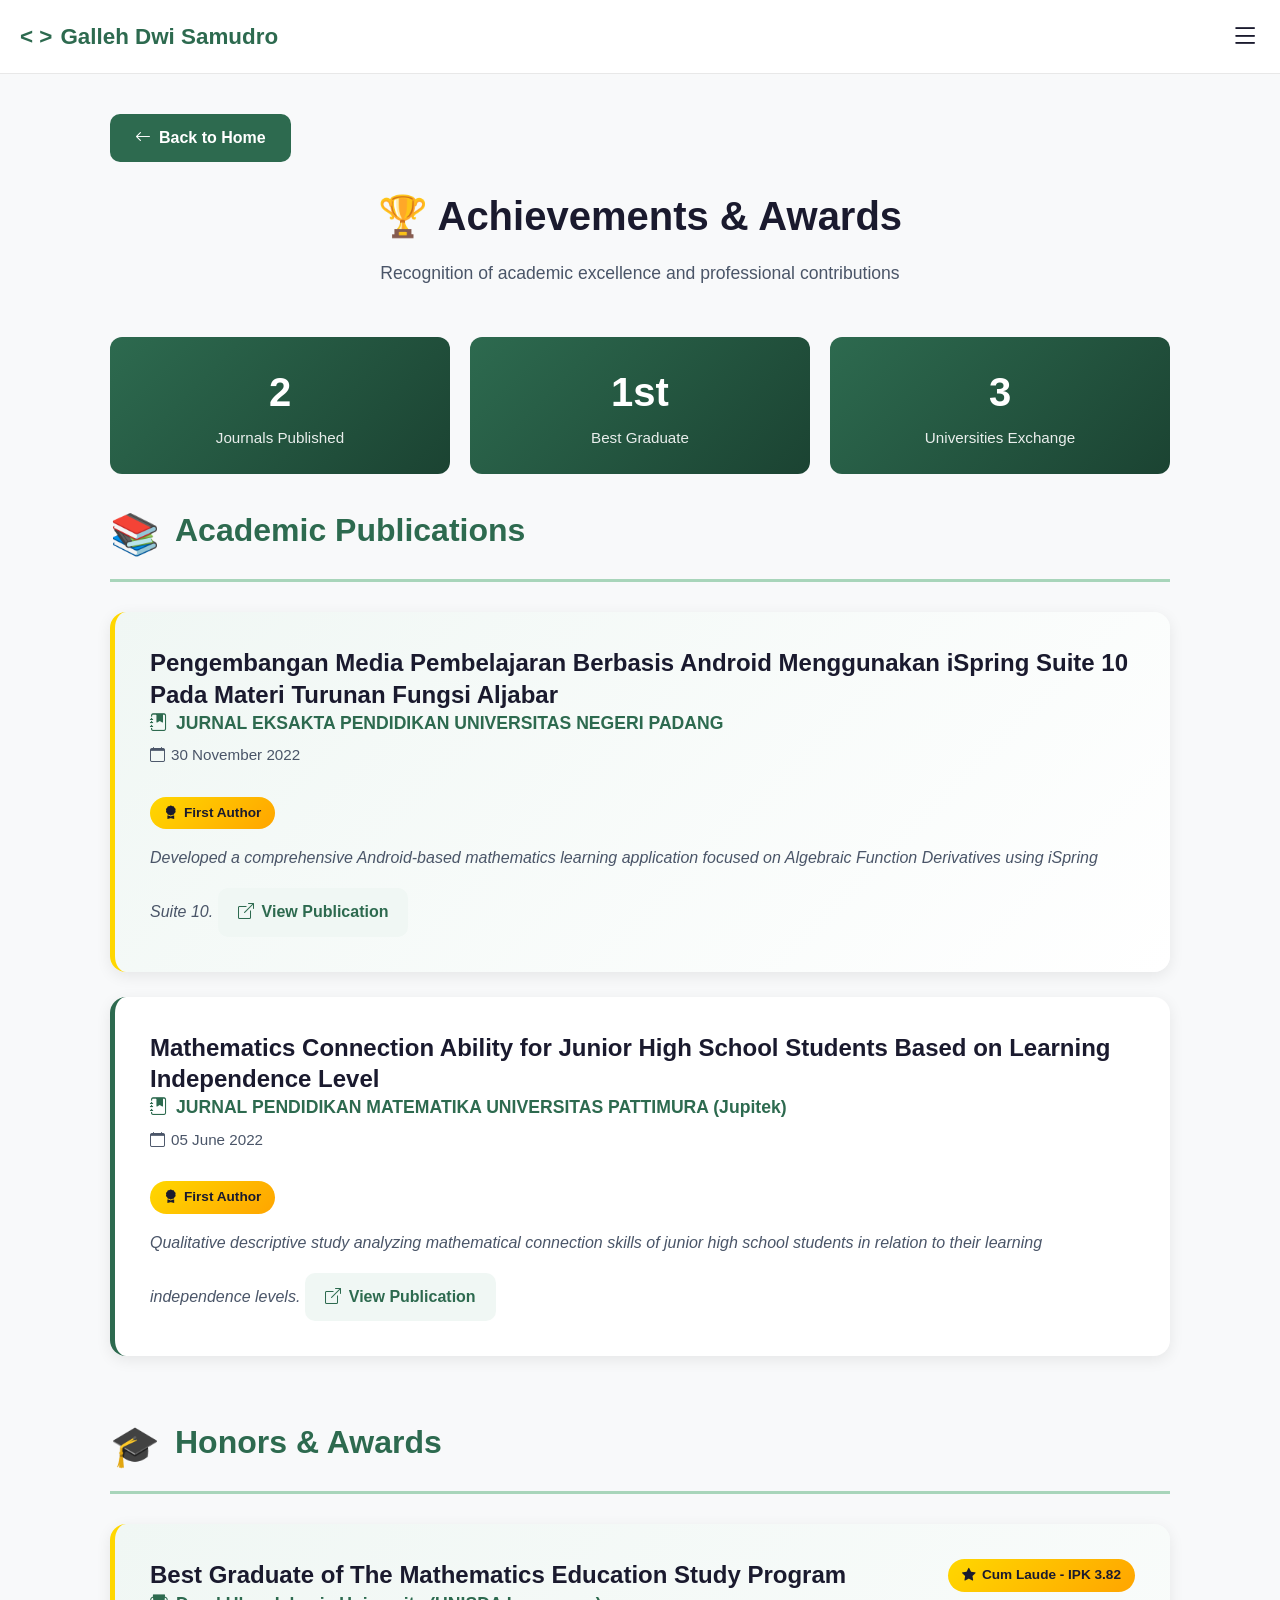
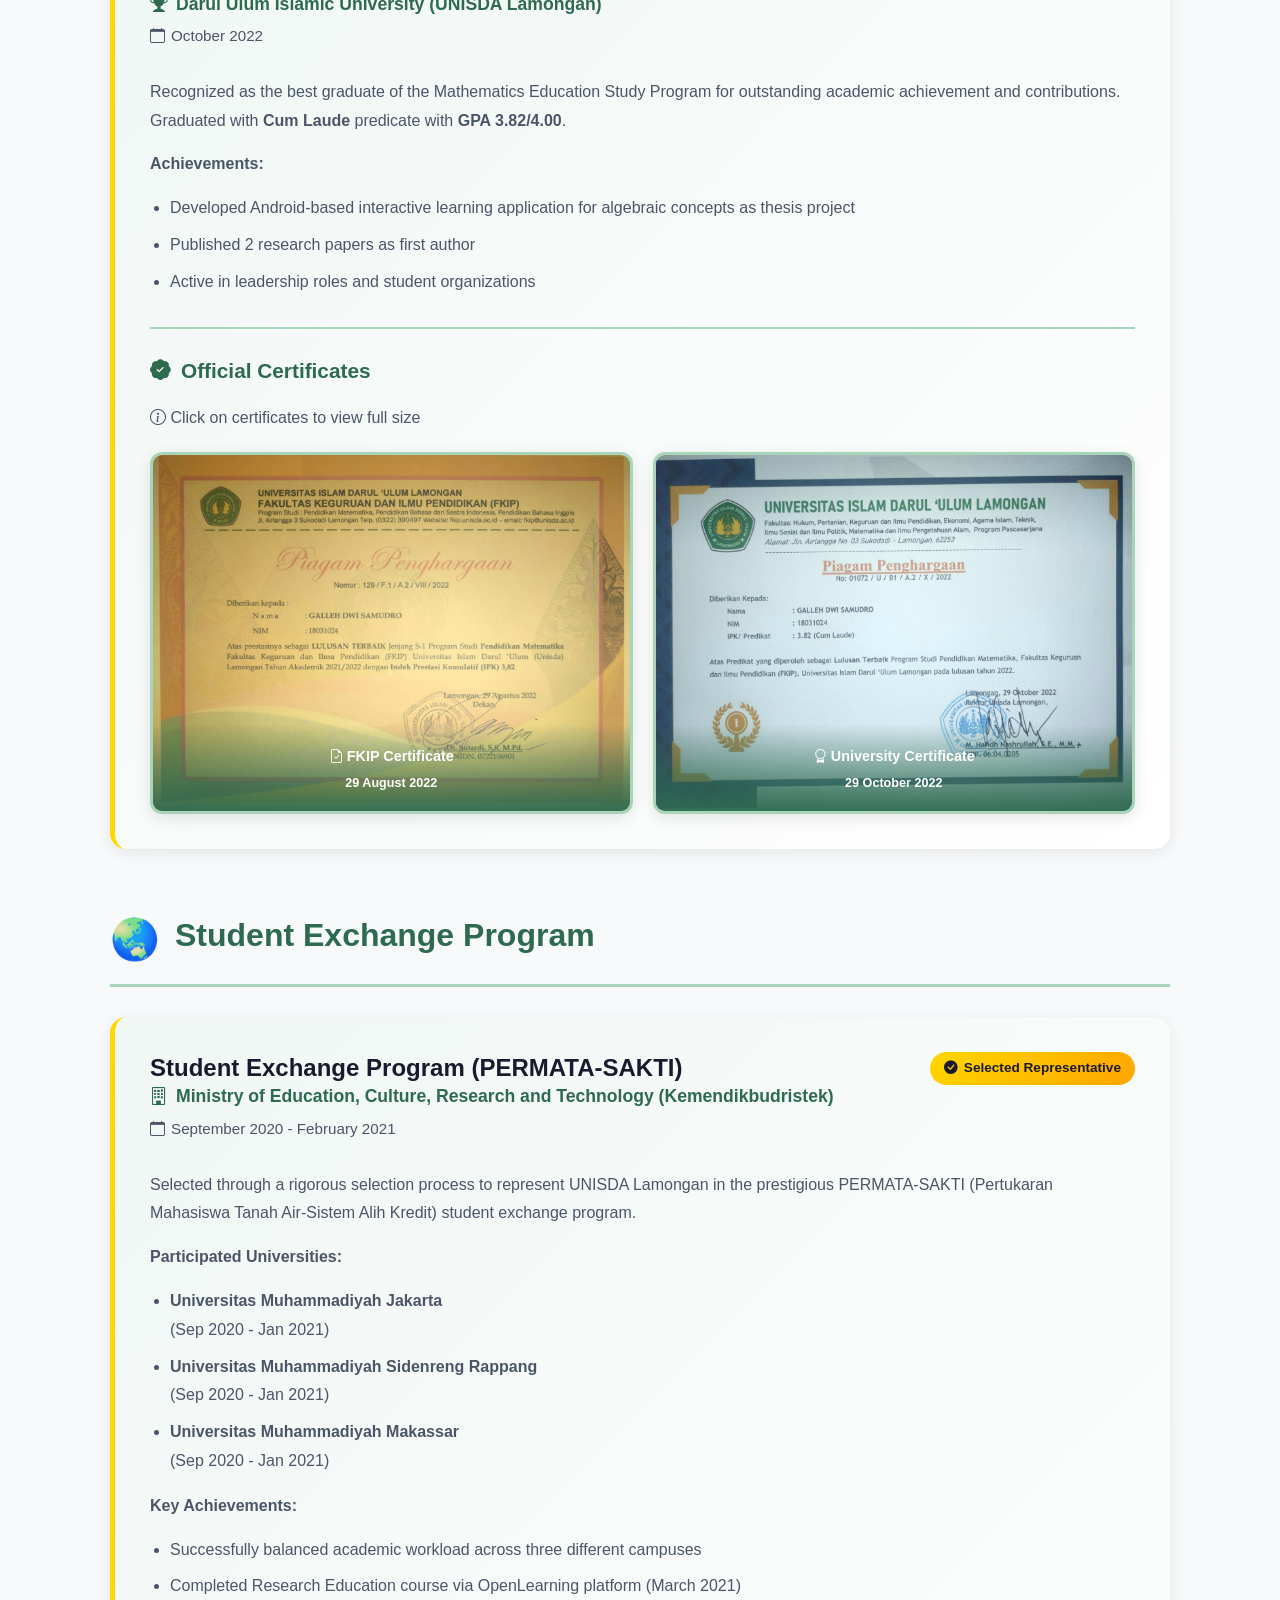
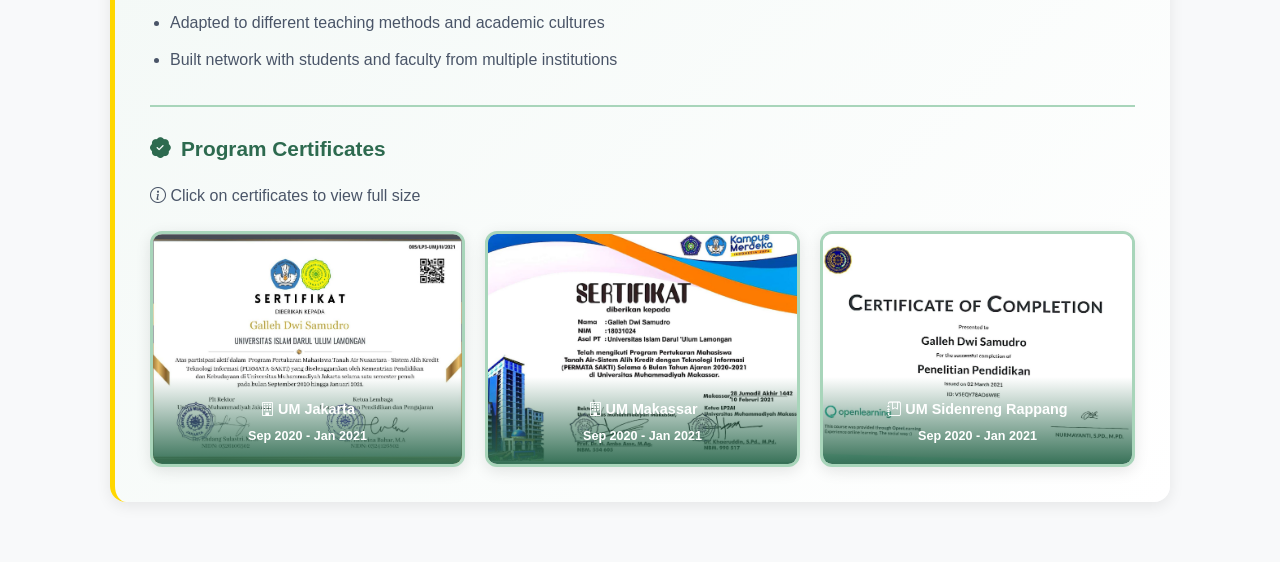
==== achievements.html @ a4f9a10a "first commit" ====
<!DOCTYPE html>
<html lang="en">
<head>
    <meta charset="UTF-8">
    <meta name="viewport" content="width=device-width, initial-scale=1.0">
    <title>Achievements - Galleh Dwi Samudro</title>
    <link href="https://cdn.jsdelivr.net/npm/bootstrap@5.3.0/dist/css/bootstrap.min.css" rel="stylesheet">
    <link href="https://cdn.jsdelivr.net/npm/bootstrap-icons@1.11.0/font/bootstrap-icons.css" rel="stylesheet">
    
    <link rel="stylesheet" href="css/achievements.css">
    <link rel="icon" href="Assets/logodev.png">
</head>
<body>

    <nav class="navbar-custom d-flex justify-content-between align-items-center">
        <a href="index.html" class="navbar-brand-custom">
            <span class="code-icon">&lt; &gt;</span> Galleh Dwi Samudro
        </a>
        <button class="hamburger-btn" id="menuToggle">
            <i class="bi bi-list"></i>
        </button>
    </nav>

    <div class="achievements-container">
        <a href="index.html" class="back-btn">
            <i class="bi bi-arrow-left"></i> Back to Home
        </a>

        <h1 class="page-title">🏆 Achievements & Awards</h1>
        <p class="page-subtitle">Recognition of academic excellence and professional contributions</p>

        
        <div class="stats-grid">
            <div class="stat-card">
                <div class="stat-number">2</div>
                <div class="stat-label">Journals Published</div>
            </div>
            <div class="stat-card">
                <div class="stat-number">1st</div>
                <div class="stat-label">Best Graduate</div>
            </div>
            <div class="stat-card">
                <div class="stat-number">3</div>
                <div class="stat-label">Universities Exchange</div>
            </div>
        </div>

        <!-- List jurnal publikasi -->
        <div class="achievement-category">
            <div class="category-header">
                <span class="category-icon">📚</span>
                <h2 class="category-title">Academic Publications</h2>
            </div>

            <div class="achievement-card featured">
                <div class="achievement-header">
                    <div>
                        <div class="achievement-title">
                            Pengembangan Media Pembelajaran Berbasis Android Menggunakan iSpring Suite 10 Pada Materi Turunan Fungsi Aljabar
                        </div>
                        <div class="achievement-organization">
                            <i class="bi bi-journal-bookmark-fill"></i>
                            JURNAL EKSAKTA PENDIDIKAN UNIVERSITAS NEGERI PADANG
                        </div>
                        <div class="achievement-date">
                            <i class="bi bi-calendar"></i>
                            30 November 2022
                        </div>
                    </div>
                    <span class="achievement-badge">
                        <i class="bi bi-award-fill"></i>
                        First Author
                    </span>
                </div>
                <div class="achievement-description">
                    <i>
                        Developed a comprehensive Android-based mathematics learning application focused on 
                        Algebraic Function Derivatives using iSpring Suite 10.
                    </i>
                    
        
                    <a href="https://jep.ppj.unp.ac.id/index.php/jep/article/view/692" target="_blank" class="publication-link">
                        <i class="bi bi-box-arrow-up-right"></i>
                        View Publication
                    </a>
                </div>
            </div>

            <div class="achievement-card">
                <div class="achievement-header">
                    <div>
                        <div class="achievement-title">
                            Mathematics Connection Ability for Junior High School Students Based on Learning Independence Level
                        </div>
                        <div class="achievement-organization">
                            <i class="bi bi-journal-bookmark-fill"></i>
                            JURNAL PENDIDIKAN MATEMATIKA UNIVERSITAS PATTIMURA (Jupitek)
                        </div>
                        <div class="achievement-date">
                            <i class="bi bi-calendar"></i>
                            05 June 2022
                        </div>
                    </div>
                    <span class="achievement-badge">
                        <i class="bi bi-award-fill"></i>
                        First Author
                    </span>
                </div>
                <div class="achievement-description">
                    <i>
                        Qualitative descriptive study analyzing mathematical connection skills of junior high 
                        school students in relation to their learning independence levels.
                    </i>
                    <a href="https://ojs3.unpatti.ac.id/index.php/jupitek/article/view/4954" target="_blank" class="publication-link">
                        <i class="bi bi-box-arrow-up-right"></i>
                        View Publication
                    </a>
                </div>
            </div>
        </div>

        <!-- List Penghargaanku -->
        <div class="achievement-category">
            <div class="category-header">
                <span class="category-icon">🎓</span>
                <h2 class="category-title">Honors & Awards</h2>
            </div>

            <div class="achievement-card featured">
                <div class="achievement-header">
                    <div>
                        <div class="achievement-title">
                            Best Graduate of The Mathematics Education Study Program
                        </div>
                        <div class="achievement-organization">
                            <i class="bi bi-trophy-fill"></i>
                            Darul Ulum Islamic University (UNISDA Lamongan)
                        </div>
                        <div class="achievement-date">
                            <i class="bi bi-calendar"></i>
                            October 2022
                        </div>
                    </div>
                    <span class="achievement-badge">
                        <i class="bi bi-star-fill"></i>
                        Cum Laude - IPK 3.82
                    </span>
                </div>
                <div class="achievement-description">
                    <p>
                        Recognized as the best graduate of the Mathematics Education Study Program for 
                        outstanding academic achievement and contributions. Graduated with <strong>Cum Laude</strong> predicate 
                        with <strong>GPA 3.82/4.00</strong>.
                    </p>
                    <p>
                        <strong>Achievements:</strong>
                    </p>
                    <ul>
                        <li>Developed Android-based interactive learning application for algebraic concepts as thesis project</li>
                        <li>Published 2 research papers as first author</li>
                        <li>Active in leadership roles and student organizations</li>
                    </ul>

                    <!-- Sertifikat Lulusan Terbaikku -->
                    <div class="certificate-section">
                        <h3 class="certificate-title">
                            <i class="bi bi-patch-check-fill"></i>
                            Official Certificates
                        </h3>
                        <p style="color: var(--text-muted); margin-bottom: 15px;">
                            <i class="bi bi-info-circle"></i> Click on certificates to view full size
                        </p>
                        <div class="certificate-grid">
                            <div class="certificate-item" onclick="openLightbox(this)">
                                <img src="Assets/FKIPsertif.jpeg" alt="Piagam Penghargaan Lulusan Terbaik FKIP">
                                <div class="certificate-overlay">
                                    <i class="bi bi-file-earmark-check"></i> FKIP Certificate
                                    <br><small>29 August 2022</small>
                                </div>
                            </div>
                            <div class="certificate-item" onclick="openLightbox(this)">
                                <img src="Assets/Univsertif.jpeg" alt="Piagam Penghargaan Cum Laude">
                                <div class="certificate-overlay">
                                    <i class="bi bi-award"></i> University Certificate
                                    <br><small>29 October 2022</small>
                                </div>
                            </div>
                        </div>
                    </div>
                </div>
            </div>
        </div>

        
        <div class="achievement-category">
            <div class="category-header">
                <span class="category-icon">🌏</span>
                <h2 class="category-title">Student Exchange Program</h2>
            </div>

            <div class="achievement-card featured">
                <div class="achievement-header">
                    <div>
                        <div class="achievement-title">
                            Student Exchange Program (PERMATA-SAKTI)
                        </div>
                        <div class="achievement-organization">
                            <i class="bi bi-building"></i>
                            Ministry of Education, Culture, Research and Technology (Kemendikbudristek)
                        </div>
                        <div class="achievement-date">
                            <i class="bi bi-calendar"></i>
                            September 2020 - February 2021
                        </div>
                    </div>
                    <span class="achievement-badge">
                        <i class="bi bi-check-circle-fill"></i>
                        Selected Representative
                    </span>
                </div>
                <div class="achievement-description">
                    <p>
                        Selected through a rigorous selection process to represent UNISDA Lamongan in the prestigious 
                        PERMATA-SAKTI (Pertukaran Mahasiswa Tanah Air-Sistem Alih Kredit) student exchange program.
                    </p>
                    <p>
                        <strong>Participated Universities:</strong>
                    </p>
                    <ul>
                        <li><strong>Universitas Muhammadiyah Jakarta</strong> <br> (Sep 2020 - Jan 2021)</li>
                        <li><strong>Universitas Muhammadiyah Sidenreng Rappang</strong> <br> (Sep 2020 - Jan 2021)</li>
                        <li><strong>Universitas Muhammadiyah Makassar</strong> <br> (Sep 2020 - Jan 2021)</li>
                    </ul>
                    <p>
                        <strong>Key Achievements:</strong>
                    </p> 
                    <ul>
                        <li>Successfully balanced academic workload across three different campuses</li>
                        <li>Completed Research Education course via OpenLearning platform (March 2021)</li>
                        <li>Adapted to different teaching methods and academic cultures</li>
                        <li>Built network with students and faculty from multiple institutions</li>
                    </ul>

                    <!-- List Sertifikat PERMATASAKTIKU -->
                    <div class="certificate-section">
                        <h3 class="certificate-title">
                            <i class="bi bi-patch-check-fill"></i>
                            Program Certificates
                        </h3>
                        <p style="color: var(--text-muted); margin-bottom: 15px;">
                            <i class="bi bi-info-circle"></i> Click on certificates to view full size
                        </p>
                        <div class="certificate-grid">
                            <div class="certificate-item" onclick="openLightbox(this)">
                                <img src="Assets/UM JAKARTA.jpeg" alt="Sertifikat Universitas Muhammadiyah Jakarta">
                                <div class="certificate-overlay">
                                    <i class="bi bi-building"></i> UM Jakarta
                                    <br><small>Sep 2020 - Jan 2021</small>
                                </div>
                            </div>
                            <div class="certificate-item" onclick="openLightbox(this)">
                                <img src="Assets/UM MAKASAR.jpeg" alt="Sertifikat Universitas Muhammadiyah Makassar">
                                <div class="certificate-overlay">
                                    <i class="bi bi-building"></i> UM Makassar
                                    <br><small>Sep 2020 - Jan 2021</small>
                                </div>
                            </div>
                            <div class="certificate-item" onclick="openLightbox(this)">
                                <img src="Assets/UM SIDENRENG RAPPANG.jpeg" alt="Certificate of Completion - Penelitian Pendidikan">
                                <div class="certificate-overlay">
                                    <i class="bi bi-journal-bookmark"></i> UM Sidenreng Rappang
                                    <br><small>Sep 2020 - Jan 2021</small>
                                </div>
                            </div>
                        </div>
                    </div>
                </div>
            </div>
        </div>

    </div>

   
    <div class="lightbox" id="lightbox" onclick="closeLightbox()">
        <button class="lightbox-close">&times;</button>
        <img src="" alt="Certificate Full View" id="lightbox-img">
        <div class="lightbox-caption" id="lightbox-caption"></div>
    </div>

    <div class="menu-overlay" id="menuOverlay">
        <div class="menu-header">
            <a href="index.html" class="navbar-brand-custom">
                <span class="code-icon">&lt; &gt;</span> Galleh Dwi Samudro
            </a>
            <button class="menu-close-btn" id="menuClose">
                <i class="bi bi-x-lg"></i>
            </button>
        </div>
        <ul class="menu-list">
            <li><a href="index.html">Home</a></li>
            <li><a href="cv.html">Resume</a></li>
            <li><a href="achievements.html">Achievements</a></li>
            <li><a href="portfolio.html">Projects & Ventures</a></li>
            <li><a href="side-projects.html">Side Projects</a></li>
        </ul>
    </div>

    <script>
        
        function openLightbox(element) {
            const img = element.querySelector('img');
            const caption = element.querySelector('.certificate-overlay').innerHTML;
            const lightbox = document.getElementById('lightbox');
            const lightboxImg = document.getElementById('lightbox-img');
            const lightboxCaption = document.getElementById('lightbox-caption');
            
            lightboxImg.src = img.src;
            lightboxCaption.innerHTML = caption;
            lightbox.classList.add('active');
            document.body.style.overflow = 'hidden';
        }

        function closeLightbox() {
            const lightbox = document.getElementById('lightbox');
            lightbox.classList.remove('active');
            document.body.style.overflow = '';
        }

        
        document.addEventListener('keydown', function(e) {
            if (e.key === 'Escape') {
                closeLightbox();
            }
        });

        // Menu Togglenya ini
        const menuToggle = document.getElementById('menuToggle');
        const menuClose = document.getElementById('menuClose');
        const menuOverlay = document.getElementById('menuOverlay');

        menuToggle.addEventListener('click', () => {
            menuOverlay.classList.add('active');
            document.body.style.overflow = 'hidden';
        });

        menuClose.addEventListener('click', () => {
            menuOverlay.classList.remove('active');
            document.body.style.overflow = '';
        });

        document.querySelectorAll('.menu-list a').forEach(link => {
            link.addEventListener('click', () => {
                menuOverlay.classList.remove('active');
                document.body.style.overflow = '';
            });
        });
    </script>
</body>
</html>
---- css/achievements.css ----
:root {
            --primary-green: #2d6a4f;
            --dark-green: #1b4332;
            --light-green: #a8d5ba;
            --bg-light: #f0f7f4;
            --text-dark: #1a1a2e;
            --text-muted: #4a5568;
        }

        * {
            margin: 0;
            padding: 0;
            box-sizing: border-box;
        }

        body {
            font-family: 'Segoe UI', Tahoma, Geneva, Verdana, sans-serif;
            background-color: #f8f9fa;
        }

        .navbar-custom {
            background-color: #ffffff;
            padding: 15px 20px;
            position: sticky;
            top: 0;
            z-index: 1000;
            border-bottom: 1px solid #e8e8e8;
        }

        .navbar-brand-custom {
            font-size: 1.4rem;
            font-weight: 700;
            color: var(--primary-green) !important;
            text-decoration: none;
            display: flex;
            align-items: center;
            gap: 8px;
        }

        .hamburger-btn {
            background: none;
            border: none;
            font-size: 1.8rem;
            color: var(--text-dark);
            cursor: pointer;
        }

        .achievements-container {
            max-width: 1100px;
            margin: 40px auto;
            padding: 0 20px;
        }

        .back-btn {
            display: inline-flex;
            align-items: center;
            gap: 8px;
            background: var(--primary-green);
            color: white;
            padding: 12px 25px;
            border-radius: 10px;
            text-decoration: none;
            font-weight: 600;
            margin-bottom: 30px;
            transition: all 0.3s ease;
        }

        .back-btn:hover {
            background: var(--dark-green);
            transform: translateY(-2px);
        }

        .page-title {
            font-size: 2.5rem;
            font-weight: 800;
            color: var(--text-dark);
            margin-bottom: 20px;
            text-align: center;
        }

        .page-subtitle {
            text-align: center;
            color: var(--text-muted);
            font-size: 1.1rem;
            margin-bottom: 50px;
        }

        .achievement-category {
            margin-bottom: 60px;
        }

        .category-header {
            display: flex;
            align-items: center;
            gap: 15px;
            margin-bottom: 30px;
            padding-bottom: 15px;
            border-bottom: 3px solid var(--light-green);
        }

        .category-icon {
            font-size: 2.5rem;
        }

        .category-title {
            font-size: 2rem;
            font-weight: 700;
            color: var(--primary-green);
        }

        .achievement-card {
            background: white;
            border-radius: 16px;
            padding: 35px;
            margin-bottom: 25px;
            box-shadow: 0 4px 15px rgba(0,0,0,0.08);
            transition: all 0.3s ease;
            border-left: 5px solid var(--primary-green);
        }

        .achievement-card:hover {
            transform: translateY(-5px);
            box-shadow: 0 8px 25px rgba(45, 106, 79, 0.15);
        }

        .achievement-card.featured {
            background: linear-gradient(135deg, #f0f7f4 0%, #ffffff 100%);
            border-left: 5px solid #FFD700;
        }

        .achievement-header {
            display: flex;
            justify-content: space-between;
            align-items: start;
            margin-bottom: 15px;
            flex-wrap: wrap;
            gap: 15px;
        }

        .achievement-title {
            font-size: 1.5rem;
            font-weight: 700;
            color: var(--text-dark);
            line-height: 1.3;
        }

        .achievement-badge {
            display: inline-flex;
            align-items: center;
            gap: 6px;
            background: linear-gradient(135deg, #FFD700 0%, #FFA500 100%);
            color: #1a1a2e;
            padding: 6px 14px;
            border-radius: 20px;
            font-weight: 700;
            font-size: 0.85rem;
        }

        .achievement-organization {
            font-size: 1.1rem;
            color: var(--primary-green);
            font-weight: 600;
            margin-bottom: 8px;
            display: flex;
            align-items: center;
            gap: 8px;
        }

        .achievement-date {
            color: var(--text-muted);
            font-size: 0.95rem;
            margin-bottom: 15px;
            display: flex;
            align-items: center;
            gap: 6px;
        }

        .achievement-description {
            color: var(--text-muted);
            line-height: 1.8;
            font-size: 1rem;
        }

        .achievement-description p {
            margin-bottom: 15px;
        }

        .achievement-description ul {
            margin-top: 10px;
            padding-left: 20px;
        }

        .achievement-description li {
            margin-bottom: 8px;
        }

        .publication-link {
            display: inline-flex;
            align-items: center;
            gap: 8px;
            background: var(--bg-light);
            color: var(--primary-green);
            padding: 10px 20px;
            border-radius: 10px;
            text-decoration: none;
            font-weight: 600;
            margin-top: 15px;
            transition: all 0.3s ease;
        }

        .publication-link:hover {
            background: var(--primary-green);
            color: white;
        }

        .stats-grid {
            display: grid;
            grid-template-columns: repeat(auto-fit, minmax(200px, 1fr));
            gap: 20px;
            margin: 30px 0;
        }

        .stat-card {
            background: linear-gradient(135deg, var(--primary-green) 0%, var(--dark-green) 100%);
            color: white;
            padding: 25px;
            border-radius: 12px;
            text-align: center;
        }

        .stat-number {
            font-size: 2.5rem;
            font-weight: 800;
            margin-bottom: 5px;
        }

        .stat-label {
            font-size: 0.95rem;
            opacity: 0.9;
        }

        /* INI UNTUK SERTIFIKAT GALLERYKU */
        .certificate-section {
            margin-top: 30px;
            padding-top: 30px;
            border-top: 2px solid var(--light-green);
        }

        .certificate-title {
            font-size: 1.3rem;
            font-weight: 700;
            color: var(--primary-green);
            margin-bottom: 20px;
            display: flex;
            align-items: center;
            gap: 10px;
        }

        .certificate-grid {
            display: grid;
            grid-template-columns: repeat(auto-fit, minmax(250px, 1fr));
            gap: 20px;
            margin-top: 20px;
        }

        .certificate-item {
            position: relative;
            border-radius: 12px;
            overflow: hidden;
            box-shadow: 0 4px 15px rgba(0,0,0,0.1);
            cursor: pointer;
            transition: all 0.3s ease;
            aspect-ratio: 4/3;
            background: #f5f5f5;
            display: flex;
            align-items: center;
            justify-content: center;
            border: 3px solid var(--light-green);
        }

        .certificate-item:hover {
            transform: translateY(-5px) scale(1.02);
            box-shadow: 0 8px 25px rgba(45, 106, 79, 0.2);
        }

        .certificate-item img {
            width: 100%;
            height: 100%;
            object-fit: cover;
        }

        .certificate-overlay {
            position: absolute;
            bottom: 0;
            left: 0;
            right: 0;
            background: linear-gradient(to top, rgba(45, 106, 79, 0.95), transparent);
            color: white;
            padding: 20px 15px 15px;
            font-size: 0.9rem;
            font-weight: 600;
            text-align: center;
        }

        .view-certificate-btn {
            display: inline-flex;
            align-items: center;
            gap: 8px;
            background: var(--primary-green);
            color: white;
            padding: 8px 16px;
            border-radius: 8px;
            text-decoration: none;
            font-weight: 600;
            font-size: 0.9rem;
            margin-top: 15px;
            transition: all 0.3s ease;
        }

        .view-certificate-btn:hover {
            background: var(--dark-green);
            color: white;
        }

        /* BUAT MODAL LIGHTBOX */
        .lightbox {
            display: none;
            position: fixed;
            top: 0;
            left: 0;
            width: 100%;
            height: 100%;
            background: rgba(0, 0, 0, 0.95);
            z-index: 3000;
            justify-content: center;
            align-items: center;
            padding: 20px;
        }

        .lightbox.active {
            display: flex;
        }

        .lightbox img {
            max-width: 100%;
            max-height: 90vh;
            object-fit: contain;
            border-radius: 8px;
        }

        .lightbox-close {
            position: absolute;
            top: 20px;
            right: 40px;
            font-size: 3rem;
            color: white;
            cursor: pointer;
            background: none;
            border: none;
            line-height: 1;
        }

        .lightbox-close:hover {
            color: var(--light-green);
        }

        .lightbox-caption {
            position: absolute;
            bottom: 20px;
            left: 0;
            right: 0;
            text-align: center;
            color: white;
            font-size: 1.1rem;
            font-weight: 600;
        }

        .menu-overlay {
            position: fixed;
            top: 0;
            left: 0;
            width: 100%;
            height: 100%;
            background-color: rgba(255, 255, 255, 0.97);
            z-index: 2000;
            transform: translateY(-100%);
            transition: transform 0.4s;
            overflow-y: auto;
        }

        .menu-overlay.active {
            transform: translateY(0);
        }

        .menu-header {
            display: flex;
            justify-content: space-between;
            align-items: center;
            padding: 15px 20px;
            border-bottom: 1px solid #e8e8e8;
            background: #fff;
        }

        .menu-close-btn {
            background: #f0f0f0;
            border: none;
            width: 40px;
            height: 40px;
            border-radius: 10px;
            font-size: 1.3rem;
            cursor: pointer;
        }

        .menu-list {
            list-style: none;
            padding: 20px 25px;
        }

        .menu-list li a {
            text-decoration: none;
            color: var(--text-dark);
            font-size: 1.15rem;
            font-weight: 500;
            padding: 12px 15px;
            display: block;
            border-radius: 10px;
            transition: all 0.2s ease;
        }

        .menu-list li a:hover {
            background-color: var(--bg-light);
            color: var(--primary-green);
        }

        @media (max-width: 768px) {
            .page-title {
                font-size: 1.8rem;
            }
            .category-title {
                font-size: 1.5rem;
            }
            .achievement-title {
                font-size: 1.2rem;
            }
            .achievement-card {
                padding: 25px 20px;
            }
            .certificate-grid {
                grid-template-columns: 1fr;
            }
        }
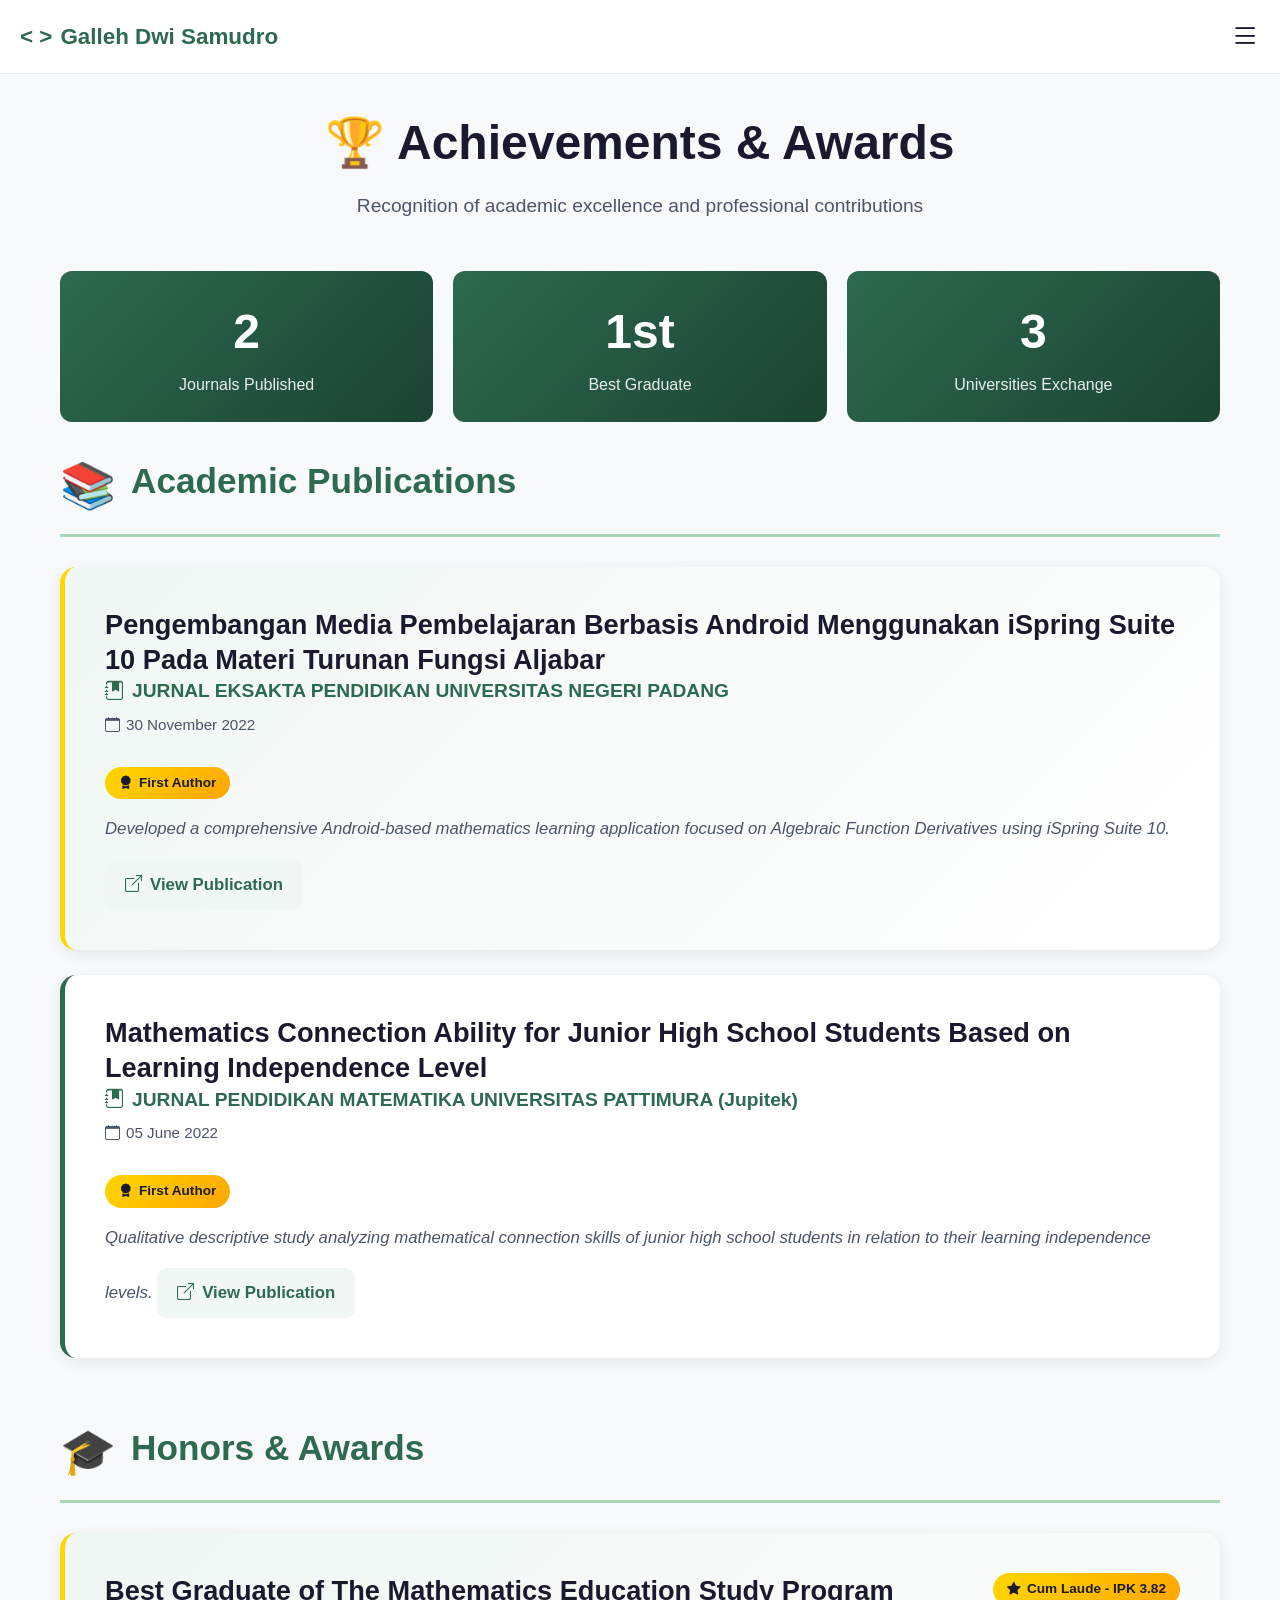
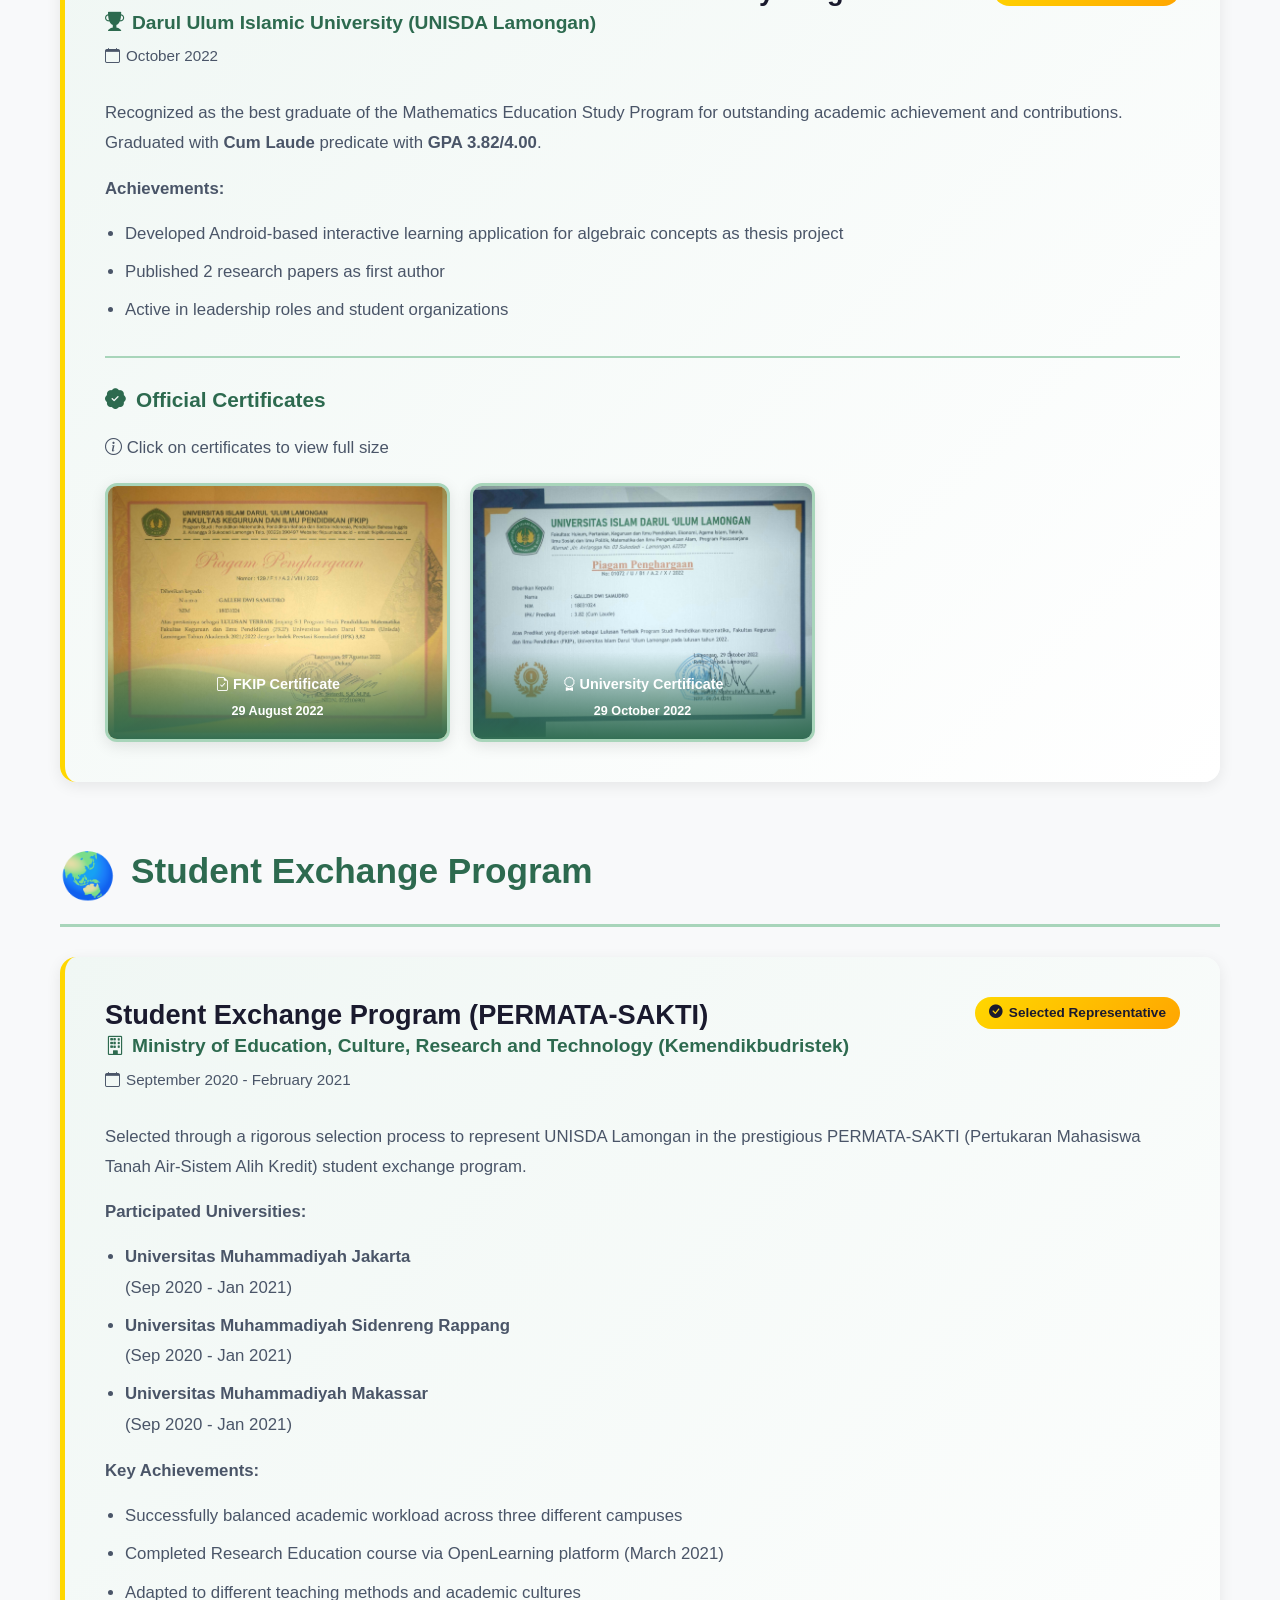
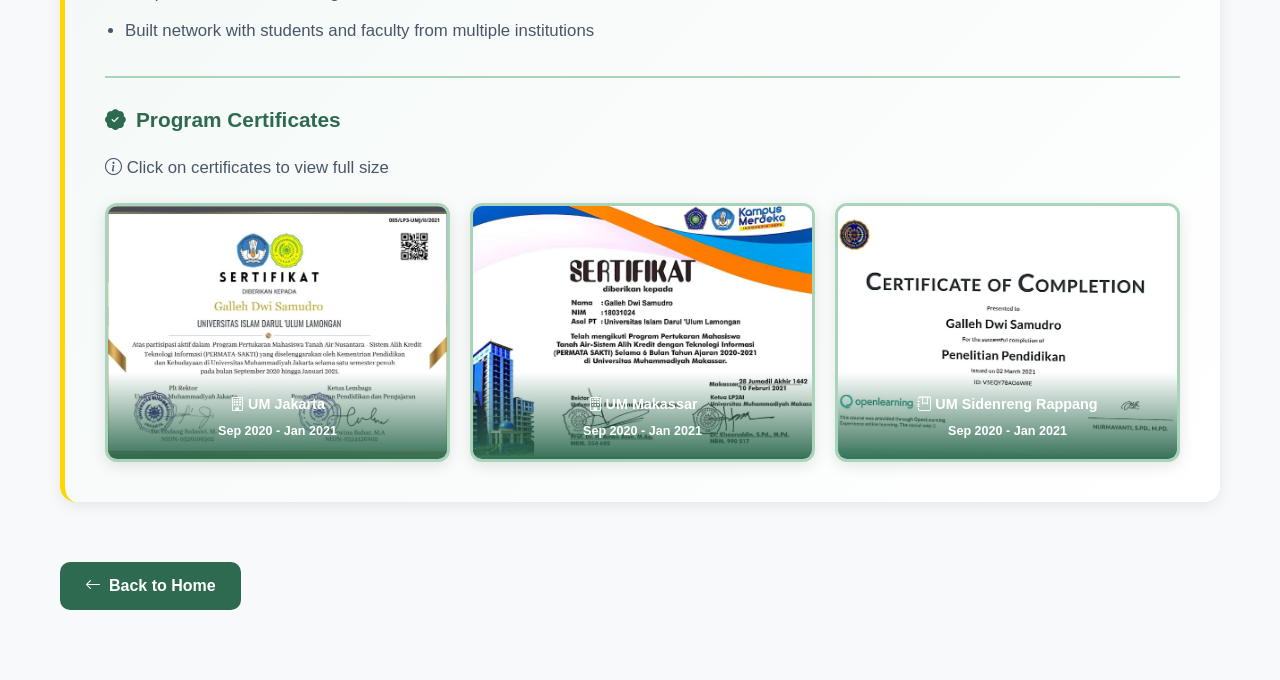
==== commit 5d65fe56: "fixing bugs on contactme on mobile" ====
--- a/achievements.html
+++ b/achievements.html
@@ -22,9 +22,7 @@
     </nav>
 
     <div class="achievements-container">
-        <a href="index.html" class="back-btn">
-            <i class="bi bi-arrow-left"></i> Back to Home
-        </a>
+        
 
         <h1 class="page-title">🏆 Achievements & Awards</h1>
         <p class="page-subtitle">Recognition of academic excellence and professional contributions</p>
@@ -278,6 +276,10 @@
             </div>
         </div>
 
+        <a href="index.html" class="back-btn">
+            <i class="bi bi-arrow-left"></i> Back to Home
+        </a>
+
     </div>
 
    
@@ -298,10 +300,10 @@
         </div>
         <ul class="menu-list">
             <li><a href="index.html">Home</a></li>
-            <li><a href="cv.html">Resume</a></li>
+            <li><a href="resume.html">Resume</a></li>
             <li><a href="achievements.html">Achievements</a></li>
-            <li><a href="portfolio.html">Projects & Ventures</a></li>
-            <li><a href="side-projects.html">Side Projects</a></li>
+            <li><a href="portofolio.html">Projects & Ventures</a></li>
+            <!-- <li><a href="side-projects.html">Side Projects</a></li> -->
         </ul>
     </div>
 
--- a/css/achievements.css
+++ b/css/achievements.css
@@ -1,453 +1,1137 @@
-
-        :root {
-            --primary-green: #2d6a4f;
-            --dark-green: #1b4332;
-            --light-green: #a8d5ba;
-            --bg-light: #f0f7f4;
-            --text-dark: #1a1a2e;
-            --text-muted: #4a5568;
-        }
-
-        * {
-            margin: 0;
-            padding: 0;
-            box-sizing: border-box;
-        }
-
-        body {
-            font-family: 'Segoe UI', Tahoma, Geneva, Verdana, sans-serif;
-            background-color: #f8f9fa;
-        }
-
-        .navbar-custom {
-            background-color: #ffffff;
-            padding: 15px 20px;
-            position: sticky;
-            top: 0;
-            z-index: 1000;
-            border-bottom: 1px solid #e8e8e8;
-        }
-
-        .navbar-brand-custom {
-            font-size: 1.4rem;
-            font-weight: 700;
-            color: var(--primary-green) !important;
-            text-decoration: none;
-            display: flex;
-            align-items: center;
-            gap: 8px;
-        }
-
-        .hamburger-btn {
-            background: none;
-            border: none;
-            font-size: 1.8rem;
-            color: var(--text-dark);
-            cursor: pointer;
-        }
-
-        .achievements-container {
-            max-width: 1100px;
-            margin: 40px auto;
-            padding: 0 20px;
-        }
-
-        .back-btn {
-            display: inline-flex;
-            align-items: center;
-            gap: 8px;
-            background: var(--primary-green);
-            color: white;
-            padding: 12px 25px;
-            border-radius: 10px;
-            text-decoration: none;
-            font-weight: 600;
-            margin-bottom: 30px;
-            transition: all 0.3s ease;
-        }
-
-        .back-btn:hover {
-            background: var(--dark-green);
-            transform: translateY(-2px);
-        }
-
-        .page-title {
-            font-size: 2.5rem;
-            font-weight: 800;
-            color: var(--text-dark);
-            margin-bottom: 20px;
-            text-align: center;
-        }
-
-        .page-subtitle {
-            text-align: center;
-            color: var(--text-muted);
-            font-size: 1.1rem;
-            margin-bottom: 50px;
-        }
-
-        .achievement-category {
-            margin-bottom: 60px;
-        }
-
-        .category-header {
-            display: flex;
-            align-items: center;
-            gap: 15px;
-            margin-bottom: 30px;
-            padding-bottom: 15px;
-            border-bottom: 3px solid var(--light-green);
-        }
-
-        .category-icon {
-            font-size: 2.5rem;
-        }
-
-        .category-title {
-            font-size: 2rem;
-            font-weight: 700;
-            color: var(--primary-green);
-        }
-
-        .achievement-card {
-            background: white;
-            border-radius: 16px;
-            padding: 35px;
-            margin-bottom: 25px;
-            box-shadow: 0 4px 15px rgba(0,0,0,0.08);
-            transition: all 0.3s ease;
-            border-left: 5px solid var(--primary-green);
-        }
-
-        .achievement-card:hover {
-            transform: translateY(-5px);
-            box-shadow: 0 8px 25px rgba(45, 106, 79, 0.15);
-        }
-
-        .achievement-card.featured {
-            background: linear-gradient(135deg, #f0f7f4 0%, #ffffff 100%);
-            border-left: 5px solid #FFD700;
-        }
-
-        .achievement-header {
-            display: flex;
-            justify-content: space-between;
-            align-items: start;
-            margin-bottom: 15px;
-            flex-wrap: wrap;
-            gap: 15px;
-        }
-
-        .achievement-title {
-            font-size: 1.5rem;
-            font-weight: 700;
-            color: var(--text-dark);
-            line-height: 1.3;
-        }
-
-        .achievement-badge {
-            display: inline-flex;
-            align-items: center;
-            gap: 6px;
-            background: linear-gradient(135deg, #FFD700 0%, #FFA500 100%);
-            color: #1a1a2e;
-            padding: 6px 14px;
-            border-radius: 20px;
-            font-weight: 700;
-            font-size: 0.85rem;
-        }
-
-        .achievement-organization {
-            font-size: 1.1rem;
-            color: var(--primary-green);
-            font-weight: 600;
-            margin-bottom: 8px;
-            display: flex;
-            align-items: center;
-            gap: 8px;
-        }
-
-        .achievement-date {
-            color: var(--text-muted);
-            font-size: 0.95rem;
-            margin-bottom: 15px;
-            display: flex;
-            align-items: center;
-            gap: 6px;
-        }
-
-        .achievement-description {
-            color: var(--text-muted);
-            line-height: 1.8;
-            font-size: 1rem;
-        }
-
-        .achievement-description p {
-            margin-bottom: 15px;
-        }
-
-        .achievement-description ul {
-            margin-top: 10px;
-            padding-left: 20px;
-        }
-
-        .achievement-description li {
-            margin-bottom: 8px;
-        }
-
-        .publication-link {
-            display: inline-flex;
-            align-items: center;
-            gap: 8px;
-            background: var(--bg-light);
-            color: var(--primary-green);
-            padding: 10px 20px;
-            border-radius: 10px;
-            text-decoration: none;
-            font-weight: 600;
-            margin-top: 15px;
-            transition: all 0.3s ease;
-        }
-
-        .publication-link:hover {
-            background: var(--primary-green);
-            color: white;
-        }
-
-        .stats-grid {
-            display: grid;
-            grid-template-columns: repeat(auto-fit, minmax(200px, 1fr));
-            gap: 20px;
-            margin: 30px 0;
-        }
-
-        .stat-card {
-            background: linear-gradient(135deg, var(--primary-green) 0%, var(--dark-green) 100%);
-            color: white;
-            padding: 25px;
-            border-radius: 12px;
-            text-align: center;
-        }
-
-        .stat-number {
-            font-size: 2.5rem;
-            font-weight: 800;
-            margin-bottom: 5px;
-        }
-
-        .stat-label {
-            font-size: 0.95rem;
-            opacity: 0.9;
-        }
-
-        /* INI UNTUK SERTIFIKAT GALLERYKU */
-        .certificate-section {
-            margin-top: 30px;
-            padding-top: 30px;
-            border-top: 2px solid var(--light-green);
-        }
-
-        .certificate-title {
-            font-size: 1.3rem;
-            font-weight: 700;
-            color: var(--primary-green);
-            margin-bottom: 20px;
-            display: flex;
-            align-items: center;
-            gap: 10px;
-        }
-
-        .certificate-grid {
-            display: grid;
-            grid-template-columns: repeat(auto-fit, minmax(250px, 1fr));
-            gap: 20px;
-            margin-top: 20px;
-        }
-
-        .certificate-item {
-            position: relative;
-            border-radius: 12px;
-            overflow: hidden;
-            box-shadow: 0 4px 15px rgba(0,0,0,0.1);
-            cursor: pointer;
-            transition: all 0.3s ease;
-            aspect-ratio: 4/3;
-            background: #f5f5f5;
-            display: flex;
-            align-items: center;
-            justify-content: center;
-            border: 3px solid var(--light-green);
-        }
-
-        .certificate-item:hover {
-            transform: translateY(-5px) scale(1.02);
-            box-shadow: 0 8px 25px rgba(45, 106, 79, 0.2);
-        }
-
-        .certificate-item img {
-            width: 100%;
-            height: 100%;
-            object-fit: cover;
-        }
-
-        .certificate-overlay {
-            position: absolute;
-            bottom: 0;
-            left: 0;
-            right: 0;
-            background: linear-gradient(to top, rgba(45, 106, 79, 0.95), transparent);
-            color: white;
-            padding: 20px 15px 15px;
-            font-size: 0.9rem;
-            font-weight: 600;
-            text-align: center;
-        }
-
-        .view-certificate-btn {
-            display: inline-flex;
-            align-items: center;
-            gap: 8px;
-            background: var(--primary-green);
-            color: white;
-            padding: 8px 16px;
-            border-radius: 8px;
-            text-decoration: none;
-            font-weight: 600;
-            font-size: 0.9rem;
-            margin-top: 15px;
-            transition: all 0.3s ease;
-        }
-
-        .view-certificate-btn:hover {
-            background: var(--dark-green);
-            color: white;
-        }
-
-        /* BUAT MODAL LIGHTBOX */
-        .lightbox {
-            display: none;
-            position: fixed;
-            top: 0;
-            left: 0;
-            width: 100%;
-            height: 100%;
-            background: rgba(0, 0, 0, 0.95);
-            z-index: 3000;
-            justify-content: center;
-            align-items: center;
-            padding: 20px;
-        }
-
-        .lightbox.active {
-            display: flex;
-        }
-
-        .lightbox img {
-            max-width: 100%;
-            max-height: 90vh;
-            object-fit: contain;
-            border-radius: 8px;
-        }
-
-        .lightbox-close {
-            position: absolute;
-            top: 20px;
-            right: 40px;
-            font-size: 3rem;
-            color: white;
-            cursor: pointer;
-            background: none;
-            border: none;
-            line-height: 1;
-        }
-
-        .lightbox-close:hover {
-            color: var(--light-green);
-        }
-
-        .lightbox-caption {
-            position: absolute;
-            bottom: 20px;
-            left: 0;
-            right: 0;
-            text-align: center;
-            color: white;
-            font-size: 1.1rem;
-            font-weight: 600;
-        }
-
-        .menu-overlay {
-            position: fixed;
-            top: 0;
-            left: 0;
-            width: 100%;
-            height: 100%;
-            background-color: rgba(255, 255, 255, 0.97);
-            z-index: 2000;
-            transform: translateY(-100%);
-            transition: transform 0.4s;
-            overflow-y: auto;
-        }
-
-        .menu-overlay.active {
-            transform: translateY(0);
-        }
-
-        .menu-header {
-            display: flex;
-            justify-content: space-between;
-            align-items: center;
-            padding: 15px 20px;
-            border-bottom: 1px solid #e8e8e8;
-            background: #fff;
-        }
-
-        .menu-close-btn {
-            background: #f0f0f0;
-            border: none;
-            width: 40px;
-            height: 40px;
-            border-radius: 10px;
-            font-size: 1.3rem;
-            cursor: pointer;
-        }
-
-        .menu-list {
-            list-style: none;
-            padding: 20px 25px;
-        }
-
-        .menu-list li a {
-            text-decoration: none;
-            color: var(--text-dark);
-            font-size: 1.15rem;
-            font-weight: 500;
-            padding: 12px 15px;
-            display: block;
-            border-radius: 10px;
-            transition: all 0.2s ease;
-        }
-
-        .menu-list li a:hover {
-            background-color: var(--bg-light);
-            color: var(--primary-green);
-        }
-
-        @media (max-width: 768px) {
-            .page-title {
-                font-size: 1.8rem;
-            }
-            .category-title {
-                font-size: 1.5rem;
-            }
-            .achievement-title {
-                font-size: 1.2rem;
-            }
-            .achievement-card {
-                padding: 25px 20px;
-            }
-            .certificate-grid {
-                grid-template-columns: 1fr;
-            }
-        }
-  +:root {
+    --primary-green: #2d6a4f;
+    --dark-green: #1b4332;
+    --light-green: #a8d5ba;
+    --bg-light: #f0f7f4;
+    --text-dark: #1a1a2e;
+    --text-muted: #4a5568;
+}
+
+* {
+    margin: 0;
+    padding: 0;
+    box-sizing: border-box;
+}
+
+body {
+    font-family: 'Segoe UI', Tahoma, Geneva, Verdana, sans-serif;
+    background-color: #f8f9fa;
+}
+
+.navbar-custom {
+    background-color: #ffffff;
+    padding: 15px 20px;
+    position: sticky;
+    top: 0;
+    z-index: 1000;
+    border-bottom: 1px solid #e8e8e8;
+}
+
+.navbar-brand-custom {
+    font-size: 1.4rem;
+    font-weight: 700;
+    color: var(--primary-green) !important;
+    text-decoration: none;
+    display: flex;
+    align-items: center;
+    gap: 8px;
+}
+
+.hamburger-btn {
+    background: none;
+    border: none;
+    font-size: 1.8rem;
+    color: var(--text-dark);
+    cursor: pointer;
+}
+
+.achievements-container {
+    max-width: 1100px;
+    margin: 40px auto;
+    padding: 0 20px;
+}
+
+.back-btn {
+    display: inline-flex;
+    align-items: center;
+    gap: 8px;
+    background: var(--primary-green);
+    color: white;
+    padding: 12px 25px;
+    border-radius: 10px;
+    text-decoration: none;
+    font-weight: 600;
+    margin-bottom: 30px;
+    transition: all 0.3s ease;
+}
+
+.back-btn:hover {
+    background: var(--dark-green);
+    transform: translateY(-2px);
+}
+
+.page-title {
+    font-size: 2.5rem;
+    font-weight: 800;
+    color: var(--text-dark);
+    margin-bottom: 20px;
+    text-align: center;
+}
+
+.page-subtitle {
+    text-align: center;
+    color: var(--text-muted);
+    font-size: 1.1rem;
+    margin-bottom: 50px;
+}
+
+.achievement-category {
+    margin-bottom: 60px;
+}
+
+.category-header {
+    display: flex;
+    align-items: center;
+    gap: 15px;
+    margin-bottom: 30px;
+    padding-bottom: 15px;
+    border-bottom: 3px solid var(--light-green);
+}
+
+.category-icon {
+    font-size: 2.5rem;
+}
+
+.category-title {
+    font-size: 2rem;
+    font-weight: 700;
+    color: var(--primary-green);
+}
+
+.achievement-card {
+    background: white;
+    border-radius: 16px;
+    padding: 35px;
+    margin-bottom: 25px;
+    box-shadow: 0 4px 15px rgba(0,0,0,0.08);
+    transition: all 0.3s ease;
+    border-left: 5px solid var(--primary-green);
+}
+
+.achievement-card:hover {
+    transform: translateY(-5px);
+    box-shadow: 0 8px 25px rgba(45, 106, 79, 0.15);
+}
+
+.achievement-card.featured {
+    background: linear-gradient(135deg, #f0f7f4 0%, #ffffff 100%);
+    border-left: 5px solid #FFD700;
+}
+
+.achievement-header {
+    display: flex;
+    justify-content: space-between;
+    align-items: start;
+    margin-bottom: 15px;
+    flex-wrap: wrap;
+    gap: 15px;
+}
+
+.achievement-title {
+    font-size: 1.5rem;
+    font-weight: 700;
+    color: var(--text-dark);
+    line-height: 1.3;
+}
+
+.achievement-badge {
+    display: inline-flex;
+    align-items: center;
+    gap: 6px;
+    background: linear-gradient(135deg, #FFD700 0%, #FFA500 100%);
+    color: #1a1a2e;
+    padding: 6px 14px;
+    border-radius: 20px;
+    font-weight: 700;
+    font-size: 0.85rem;
+}
+
+.achievement-organization {
+    font-size: 1.1rem;
+    color: var(--primary-green);
+    font-weight: 600;
+    margin-bottom: 8px;
+    display: flex;
+    align-items: center;
+    gap: 8px;
+}
+
+.achievement-date {
+    color: var(--text-muted);
+    font-size: 0.95rem;
+    margin-bottom: 15px;
+    display: flex;
+    align-items: center;
+    gap: 6px;
+}
+
+.achievement-description {
+    color: var(--text-muted);
+    line-height: 1.8;
+    font-size: 1rem;
+}
+
+.achievement-description p {
+    margin-bottom: 15px;
+}
+
+.achievement-description ul {
+    margin-top: 10px;
+    padding-left: 20px;
+}
+
+.achievement-description li {
+    margin-bottom: 8px;
+}
+
+.publication-link {
+    display: inline-flex;
+    align-items: center;
+    gap: 8px;
+    background: var(--bg-light);
+    color: var(--primary-green);
+    padding: 10px 20px;
+    border-radius: 10px;
+    text-decoration: none;
+    font-weight: 600;
+    margin-top: 15px;
+    transition: all 0.3s ease;
+}
+
+.publication-link:hover {
+    background: var(--primary-green);
+    color: white;
+}
+
+.stats-grid {
+    display: grid;
+    grid-template-columns: repeat(auto-fit, minmax(200px, 1fr));
+    gap: 20px;
+    margin: 30px 0;
+}
+
+.stat-card {
+    background: linear-gradient(135deg, var(--primary-green) 0%, var(--dark-green) 100%);
+    color: white;
+    padding: 25px;
+    border-radius: 12px;
+    text-align: center;
+
+    
+}
+
+.stat-number {
+    font-size: 2.5rem;
+    font-weight: 800;
+    margin-bottom: 5px;
+}
+
+.stat-label {
+    font-size: 0.95rem;
+    opacity: 0.9;
+}
+
+/* CERTIFICATE GALLERY */
+.certificate-section {
+    margin-top: 30px;
+    padding-top: 30px;
+    border-top: 2px solid var(--light-green);
+}
+
+.certificate-title {
+    font-size: 1.3rem;
+    font-weight: 700;
+    color: var(--primary-green);
+    margin-bottom: 20px;
+    display: flex;
+    align-items: center;
+    gap: 10px;
+}
+
+.certificate-grid {
+    display: grid;
+    grid-template-columns: repeat(auto-fit, minmax(250px, 1fr));
+    gap: 20px;
+    margin-top: 20px;
+}
+
+.certificate-item {
+    position: relative;
+    border-radius: 12px;
+    overflow: hidden;
+    box-shadow: 0 4px 15px rgba(0,0,0,0.1);
+    cursor: pointer;
+    transition: all 0.3s ease;
+    aspect-ratio: 4/3;
+    background: #f5f5f5;
+    display: flex;
+    align-items: center;
+    justify-content: center;
+    border: 3px solid var(--light-green);
+}
+
+.certificate-item:hover {
+    transform: translateY(-5px) scale(1.02);
+    box-shadow: 0 8px 25px rgba(45, 106, 79, 0.2);
+}
+
+.certificate-item img {
+    width: 100%;
+    height: 100%;
+    object-fit: cover;
+}
+
+.certificate-overlay {
+    position: absolute;
+    bottom: 0;
+    left: 0;
+    right: 0;
+    background: linear-gradient(to top, rgba(45, 106, 79, 0.95), transparent);
+    color: white;
+    padding: 20px 15px 15px;
+    font-size: 0.9rem;
+    font-weight: 600;
+    text-align: center;
+}
+
+.view-certificate-btn {
+    display: inline-flex;
+    align-items: center;
+    gap: 8px;
+    background: var(--primary-green);
+    color: white;
+    padding: 8px 16px;
+    border-radius: 8px;
+    text-decoration: none;
+    font-weight: 600;
+    font-size: 0.9rem;
+    margin-top: 15px;
+    transition: all 0.3s ease;
+}
+
+.view-certificate-btn:hover {
+    background: var(--dark-green);
+    color: white;
+}
+
+/* LIGHTBOX */
+.lightbox {
+    display: none;
+    position: fixed;
+    top: 0;
+    left: 0;
+    width: 100%;
+    height: 100%;
+    background: rgba(0, 0, 0, 0.95);
+    z-index: 3000;
+    justify-content: center;
+    align-items: center;
+    padding: 20px;
+}
+
+.lightbox.active {
+    display: flex;
+}
+
+.lightbox img {
+    max-width: 100%;
+    max-height: 90vh;
+    object-fit: contain;
+    border-radius: 8px;
+}
+
+.lightbox-close {
+    position: absolute;
+    top: 20px;
+    right: 40px;
+    font-size: 3rem;
+    color: white;
+    cursor: pointer;
+    background: none;
+    border: none;
+    line-height: 1;
+}
+
+.lightbox-close:hover {
+    color: var(--light-green);
+}
+
+.lightbox-caption {
+    position: absolute;
+    bottom: 20px;
+    left: 0;
+    right: 0;
+    text-align: center;
+    color: white;
+    font-size: 1.1rem;
+    font-weight: 600;
+}
+
+/* MENU OVERLAY */
+.menu-overlay {
+    position: fixed;
+    top: 0;
+    left: 0;
+    width: 100%;
+    height: 100%;
+    background-color: rgba(255, 255, 255, 0.97);
+    z-index: 2000;
+    transform: translateY(-100%);
+    transition: transform 0.4s;
+    overflow-y: auto;
+}
+
+.menu-overlay.active {
+    transform: translateY(0);
+}
+
+.menu-header {
+    display: flex;
+    justify-content: space-between;
+    align-items: center;
+    padding: 15px 20px;
+    border-bottom: 1px solid #e8e8e8;
+    background: #fff;
+}
+
+.menu-close-btn {
+    background: #f0f0f0;
+    border: none;
+    width: 40px;
+    height: 40px;
+    border-radius: 10px;
+    font-size: 1.3rem;
+    cursor: pointer;
+}
+
+.menu-list {
+    list-style: none;
+    padding: 20px 25px;
+}
+
+.menu-list li a {
+    text-decoration: none;
+    color: var(--text-dark);
+    font-size: 1.15rem;
+    font-weight: 500;
+    padding: 12px 15px;
+    display: block;
+    border-radius: 10px;
+    transition: all 0.2s ease;
+}
+
+.menu-list li a:hover {
+    background-color: var(--bg-light);
+    color: var(--primary-green);
+}
+
+/* ========================================
+   MEDIA QUERIES - MOBILE RESPONSIVE
+   ======================================== */
+
+/* Tablet (768px dan bawah) */
+@media (max-width: 768px) {
+    .navbar-custom {
+        padding: 12px 15px;
+    }
+
+    .navbar-brand-custom {
+        font-size: 1.2rem;
+    }
+
+    .hamburger-btn {
+        font-size: 1.6rem;
+    }
+
+    .achievements-container {
+        margin: 30px auto;
+        padding: 0 15px;
+    }
+
+    .back-btn {
+        padding: 10px 20px;
+        font-size: 0.95rem;
+        margin-bottom: 25px;
+    }
+
+    .page-title {
+        font-size: 2rem;
+        margin-bottom: 15px;
+    }
+
+    .page-subtitle {
+        font-size: 1rem;
+        margin-bottom: 40px;
+    }
+
+    .achievement-category {
+        margin-bottom: 50px;
+    }
+
+    .category-header {
+        gap: 12px;
+        margin-bottom: 25px;
+        padding-bottom: 12px;
+    }
+
+    .category-icon {
+        font-size: 2.2rem;
+    }
+
+    .category-title {
+        font-size: 1.6rem;
+    }
+
+    .achievement-card {
+        padding: 25px 20px;
+        margin-bottom: 20px;
+    }
+
+    .achievement-header {
+        gap: 12px;
+        margin-bottom: 12px;
+    }
+
+    .achievement-title {
+        font-size: 1.25rem;
+    }
+
+    .achievement-badge {
+        padding: 5px 12px;
+        font-size: 0.8rem;
+    }
+
+    .achievement-organization {
+        font-size: 1rem;
+        margin-bottom: 6px;
+    }
+
+    .achievement-date {
+        font-size: 0.9rem;
+        margin-bottom: 12px;
+    }
+
+    .achievement-description {
+        font-size: 0.95rem;
+        line-height: 1.7;
+    }
+
+    .achievement-description p {
+        margin-bottom: 12px;
+    }
+
+    .achievement-description ul {
+        padding-left: 18px;
+    }
+
+    .achievement-description li {
+        margin-bottom: 6px;
+    }
+
+    .publication-link {
+        padding: 9px 18px;
+        font-size: 0.95rem;
+        margin-top: 12px;
+    }
+
+    /* Stats Grid Tablet */
+    .stats-grid {
+        display: flex;
+        gap: 15px;
+        margin: 25px 0;
+
+        align-items: center;
+    }
+
+    .stat-card {
+        padding: 20px 15px;
+
+    
+        width: 180px;
+        height: auto;
+
+    }
+
+    .stat-number {
+        font-size: 2.2rem;
+    }
+
+    .stat-label {
+        font-size: 0.88rem;
+    }
+
+    /* Certificate Section Tablet */
+    .certificate-section {
+        margin-top: 25px;
+        padding-top: 25px;
+    }
+
+    .certificate-title {
+        font-size: 1.2rem;
+        margin-bottom: 15px;
+    }
+
+    .certificate-grid {
+        grid-template-columns: repeat(2, 1fr);
+        gap: 15px;
+    }
+
+    .certificate-overlay {
+        padding: 15px 12px 12px;
+        font-size: 0.85rem;
+    }
+
+    /* Lightbox Tablet */
+    .lightbox-close {
+        top: 15px;
+        right: 25px;
+        font-size: 2.8rem;
+    }
+
+    .lightbox-caption {
+        font-size: 1rem;
+        bottom: 15px;
+    }
+
+    /* Menu Tablet */
+    .menu-header {
+        padding: 12px 15px;
+    }
+
+    .menu-list {
+        padding: 15px 20px;
+    }
+
+    .menu-list li a {
+        font-size: 1.05rem;
+        padding: 10px 12px;
+    }
+}
+
+/* Mobile (576px dan bawah) */
+@media (max-width: 576px) {
+    .navbar-custom {
+        padding: 10px 12px;
+    }
+
+    .navbar-brand-custom {
+        font-size: 1.1rem;
+        gap: 6px;
+    }
+
+    .navbar-brand-custom .code-icon {
+        font-size: 1rem;
+    }
+
+    .hamburger-btn {
+        font-size: 1.5rem;
+    }
+
+    .achievements-container {
+        margin: 20px auto;
+        padding: 0 12px;
+    }
+
+    .back-btn {
+        padding: 9px 18px;
+        font-size: 0.9rem;
+        margin-bottom: 20px;
+        border-radius: 8px;
+    }
+
+    .page-title {
+        font-size: 1.7rem;
+        margin-bottom: 12px;
+    }
+
+    .page-subtitle {
+        font-size: 0.95rem;
+        margin-bottom: 30px;
+        line-height: 1.5;
+    }
+
+    .achievement-category {
+        margin-bottom: 40px;
+    }
+
+    .category-header {
+        gap: 10px;
+        margin-bottom: 20px;
+        padding-bottom: 10px;
+    }
+
+    .category-icon {
+        font-size: 2rem;
+    }
+
+    .category-title {
+        font-size: 1.4rem;
+    }
+
+    .achievement-card {
+        padding: 20px 18px;
+        margin-bottom: 18px;
+        border-radius: 14px;
+        border-left-width: 4px;
+    }
+
+    .achievement-card.featured {
+        border-left-width: 4px;
+    }
+
+    .achievement-header {
+        flex-direction: column;
+        gap: 10px;
+        margin-bottom: 10px;
+    }
+
+    .achievement-title {
+        font-size: 1.15rem;
+        line-height: 1.4;
+    }
+
+    .achievement-badge {
+        padding: 5px 11px;
+        font-size: 0.78rem;
+        align-self: flex-start;
+    }
+
+    .achievement-organization {
+        font-size: 0.95rem;
+        margin-bottom: 5px;
+        gap: 6px;
+    }
+
+    .achievement-organization i {
+        font-size: 0.95rem;
+    }
+
+    .achievement-date {
+        font-size: 0.85rem;
+        margin-bottom: 10px;
+        gap: 5px;
+    }
+
+    .achievement-date i {
+        font-size: 0.85rem;
+    }
+
+    .achievement-description {
+        font-size: 0.9rem;
+        line-height: 1.6;
+    }
+
+    .achievement-description p {
+        margin-bottom: 10px;
+    }
+
+    .achievement-description ul {
+        padding-left: 16px;
+        margin-top: 8px;
+    }
+
+    .achievement-description li {
+        margin-bottom: 5px;
+        font-size: 0.88rem;
+    }
+
+    .publication-link {
+        padding: 8px 16px;
+        font-size: 0.9rem;
+        margin-top: 10px;
+        border-radius: 8px;
+    }
+
+    /* Stats Grid Mobile - 1 kolom */
+    .stats-grid {
+        grid-template-columns: 1fr;
+        gap: 12px;
+        margin: 20px 0;
+    }
+
+    .stat-card {
+        padding: 18px 15px;
+        border-radius: 10px;
+    }
+
+    .stat-number {
+        font-size: 2rem;
+        margin-bottom: 3px;
+    }
+
+    .stat-label {
+        font-size: 0.85rem;
+    }
+
+    /* Certificate Section Mobile */
+    .certificate-section {
+        margin-top: 20px;
+        padding-top: 20px;
+    }
+
+    .certificate-title {
+        font-size: 1.1rem;
+        margin-bottom: 12px;
+        gap: 8px;
+    }
+
+    .certificate-title i {
+        font-size: 1.1rem;
+    }
+
+    .certificate-grid {
+        grid-template-columns: 1fr;
+        gap: 12px;
+    }
+
+    .certificate-item {
+        border-radius: 10px;
+        border-width: 2px;
+    }
+
+    .certificate-overlay {
+        padding: 12px 10px 10px;
+        font-size: 0.82rem;
+    }
+
+    .certificate-overlay small {
+        font-size: 0.75rem;
+    }
+
+    /* Lightbox Mobile */
+    .lightbox {
+        padding: 15px;
+    }
+
+    .lightbox img {
+        max-height: 85vh;
+        border-radius: 6px;
+    }
+
+    .lightbox-close {
+        top: 12px;
+        right: 15px;
+        font-size: 2.5rem;
+        background: rgba(0,0,0,0.5);
+        width: 45px;
+        height: 45px;
+        border-radius: 50%;
+        display: flex;
+        align-items: center;
+        justify-content: center;
+        font-size: 2rem;
+    }
+
+    .lightbox-caption {
+        font-size: 0.9rem;
+        bottom: 12px;
+        padding: 0 15px;
+    }
+
+    /* Menu Mobile */
+    .menu-header {
+        padding: 10px 12px;
+    }
+
+    .menu-close-btn {
+        width: 36px;
+        height: 36px;
+        font-size: 1.2rem;
+    }
+
+    .menu-list {
+        padding: 12px 15px;
+    }
+
+    .menu-list li a {
+        font-size: 1rem;
+        padding: 10px 12px;
+    }
+}
+
+/* Mobile Kecil (480px dan bawah) */
+@media (max-width: 480px) {
+    .navbar-brand-custom {
+        font-size: 1rem;
+    }
+
+    .navbar-brand-custom .code-icon {
+        font-size: 0.95rem;
+    }
+
+    .hamburger-btn {
+        font-size: 1.4rem;
+    }
+
+    .achievements-container {
+        margin: 15px auto;
+        padding: 0 10px;
+    }
+
+    .back-btn {
+        padding: 8px 15px;
+        font-size: 0.85rem;
+        margin-bottom: 15px;
+    }
+
+    .page-title {
+        font-size: 1.5rem;
+        margin-bottom: 10px;
+    }
+
+    .page-subtitle {
+        font-size: 0.88rem;
+        margin-bottom: 25px;
+    }
+
+    .achievement-category {
+        margin-bottom: 35px;
+    }
+
+    .category-header {
+        gap: 8px;
+        margin-bottom: 18px;
+        padding-bottom: 8px;
+        border-bottom-width: 2px;
+    }
+
+    .category-icon {
+        font-size: 1.8rem;
+    }
+
+    .category-title {
+        font-size: 1.25rem;
+    }
+
+    .achievement-card {
+        padding: 18px 15px;
+        margin-bottom: 15px;
+        border-radius: 12px;
+        border-left-width: 3px;
+    }
+
+    .achievement-card.featured {
+        border-left-width: 3px;
+    }
+
+    .achievement-title {
+        font-size: 1.05rem;
+    }
+
+    .achievement-badge {
+        padding: 4px 10px;
+        font-size: 0.75rem;
+    }
+
+    .achievement-organization {
+        font-size: 0.88rem;
+        gap: 5px;
+    }
+
+    .achievement-date {
+        font-size: 0.8rem;
+    }
+
+    .achievement-description {
+        font-size: 0.85rem;
+        line-height: 1.55;
+    }
+
+    .achievement-description ul {
+        padding-left: 15px;
+    }
+
+    .achievement-description li {
+        font-size: 0.83rem;
+        margin-bottom: 4px;
+    }
+
+    .publication-link {
+        padding: 7px 14px;
+        font-size: 0.85rem;
+        margin-top: 8px;
+    }
+
+    /* Stats Grid Small Mobile */
+    .stat-card {
+        padding: 15px 12px;
+        width: 120px;
+        height: 80px;
+    }
+
+    .stat-number {
+        font-size: 1.8rem;
+    }
+
+    .stat-label {
+        font-size: 0.8rem;
+    }
+
+    /* Certificate Section Small Mobile */
+    .certificate-section {
+        margin-top: 18px;
+        padding-top: 18px;
+    }
+
+    .certificate-title {
+        font-size: 1rem;
+        margin-bottom: 10px;
+    }
+
+    .certificate-overlay {
+        padding: 10px 8px 8px;
+        font-size: 0.78rem;
+    }
+
+    .certificate-overlay small {
+        font-size: 0.7rem;
+    }
+
+    /* Lightbox Small Mobile */
+    .lightbox {
+        padding: 10px;
+    }
+
+    .lightbox img {
+        max-height: 80vh;
+    }
+
+    .lightbox-close {
+        top: 10px;
+        right: 10px;
+        width: 40px;
+        height: 40px;
+        font-size: 1.8rem;
+    }
+
+    .lightbox-caption {
+        font-size: 0.85rem;
+        bottom: 10px;
+        padding: 0 10px;
+    }
+
+    /* Menu Small Mobile */
+    .menu-header {
+        padding: 10px 12px;
+    }
+
+    .menu-close-btn {
+        width: 34px;
+        height: 34px;
+        font-size: 1.1rem;
+        border-radius: 8px;
+    }
+
+    .menu-list {
+        padding: 10px 12px;
+    }
+
+    .menu-list li {
+        margin-bottom: 3px;
+    }
+
+    .menu-list li a {
+        font-size: 0.95rem;
+        padding: 9px 10px;
+    }
+}
+
+/* Desktop Besar (1200px ke atas) */
+@media (min-width: 1200px) {
+    .achievements-container {
+        max-width: 1200px;
+    }
+
+    .page-title {
+        font-size: 3rem;
+    }
+
+    .page-subtitle {
+        font-size: 1.2rem;
+    }
+
+    .category-title {
+        font-size: 2.2rem;
+    }
+
+    .category-icon {
+        font-size: 2.8rem;
+    }
+
+    .achievement-card {
+        padding: 40px;
+    }
+
+    .achievement-title {
+        font-size: 1.7rem;
+    }
+
+    .achievement-organization {
+        font-size: 1.2rem;
+    }
+
+    .achievement-description {
+        font-size: 1.05rem;
+    }
+
+    .stat-number {
+        font-size: 3rem;
+    }
+
+    .stat-label {
+        font-size: 1rem;
+    }
+
+    .certificate-grid {
+        grid-template-columns: repeat(3, 1fr);
+    }
+}
+
+/* Landscape Mobile (tinggi kecil) */
+@media (max-height: 500px) and (orientation: landscape) {
+    .page-title {
+        font-size: 1.8rem;
+        margin-bottom: 10px;
+    }
+
+    .page-subtitle {
+        font-size: 0.95rem;
+        margin-bottom: 25px;
+    }
+
+    .achievement-card {
+        padding: 20px 18px;
+    }
+
+    .stats-grid {
+        grid-template-columns: repeat(3, 1fr);
+        gap: 10px;
+    }
+
+    .stat-card {
+        padding: 15px 12px;
+    }
+
+    .stat-number {
+        font-size: 1.8rem;
+    }
+
+    .lightbox img {
+        max-height: 75vh;
+    }
+
+    .lightbox-caption {
+        font-size: 0.9rem;
+        bottom: 10px;
+    }
+}
